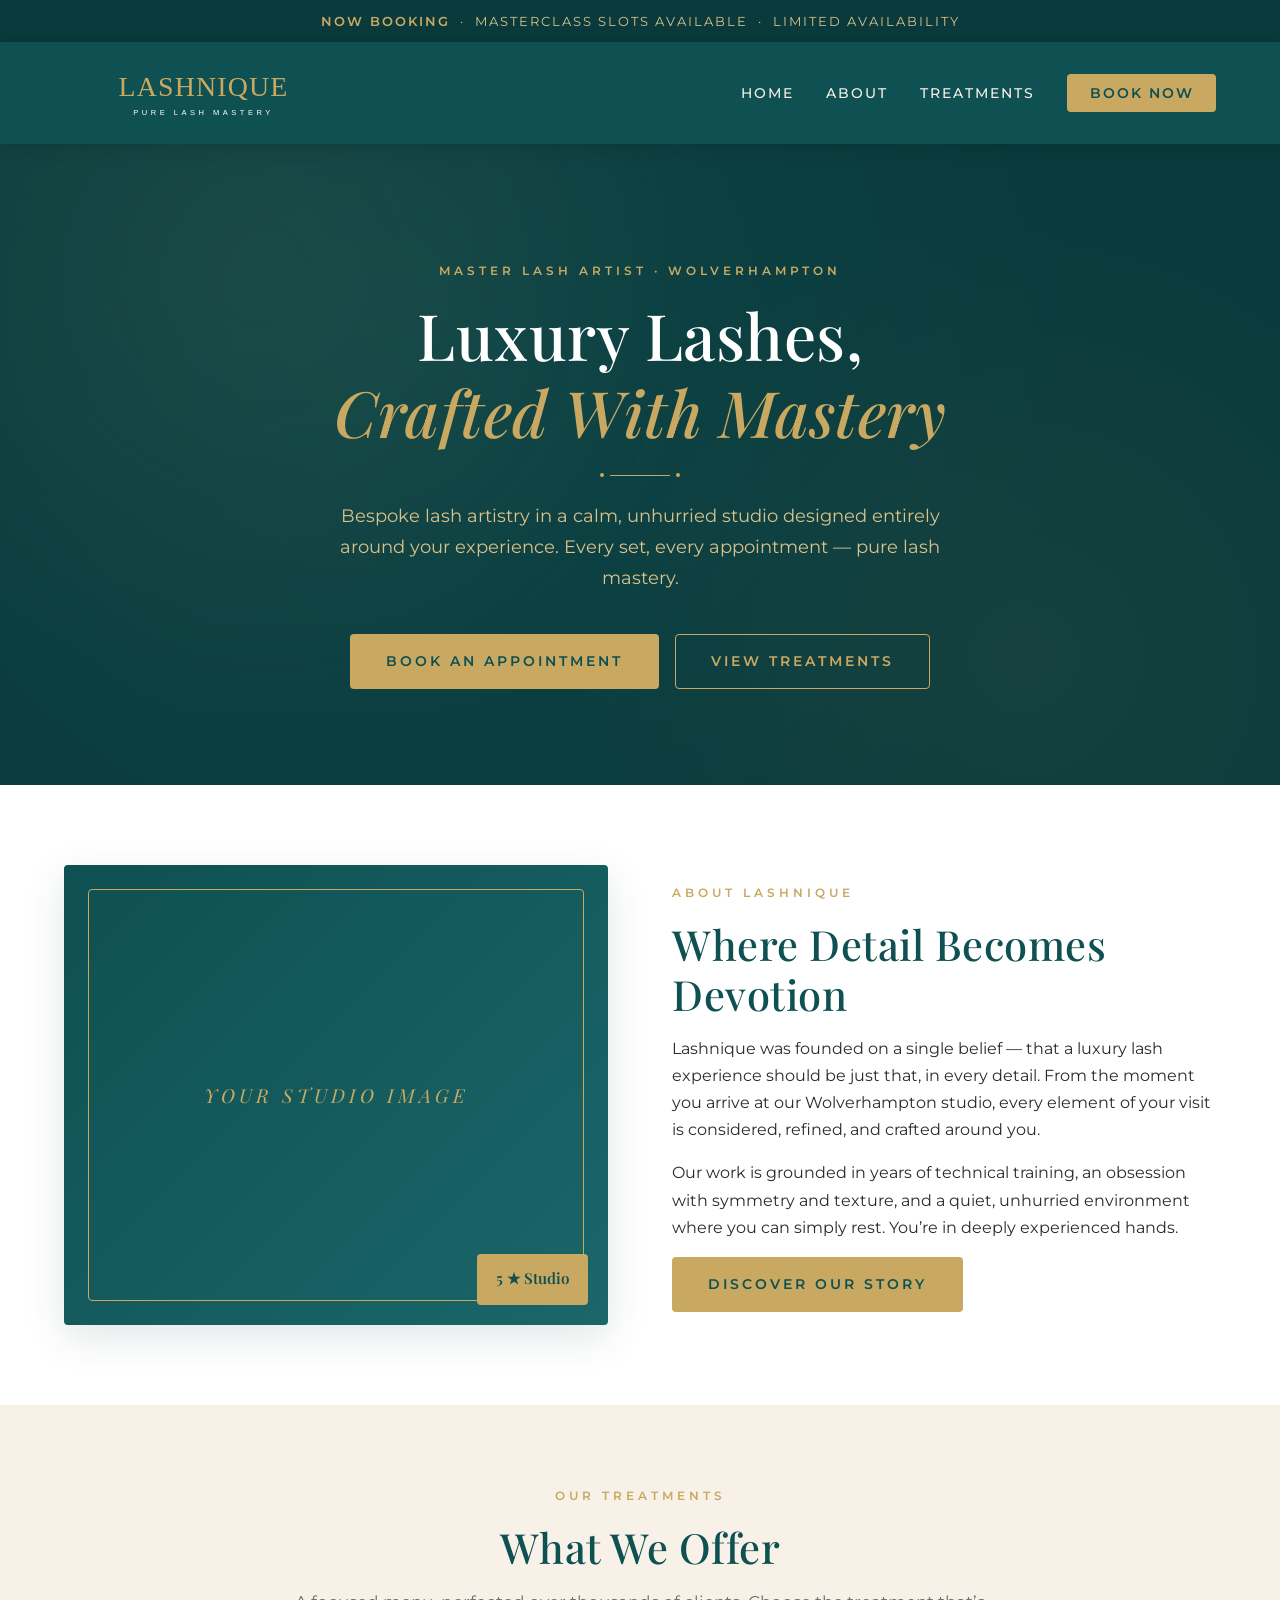
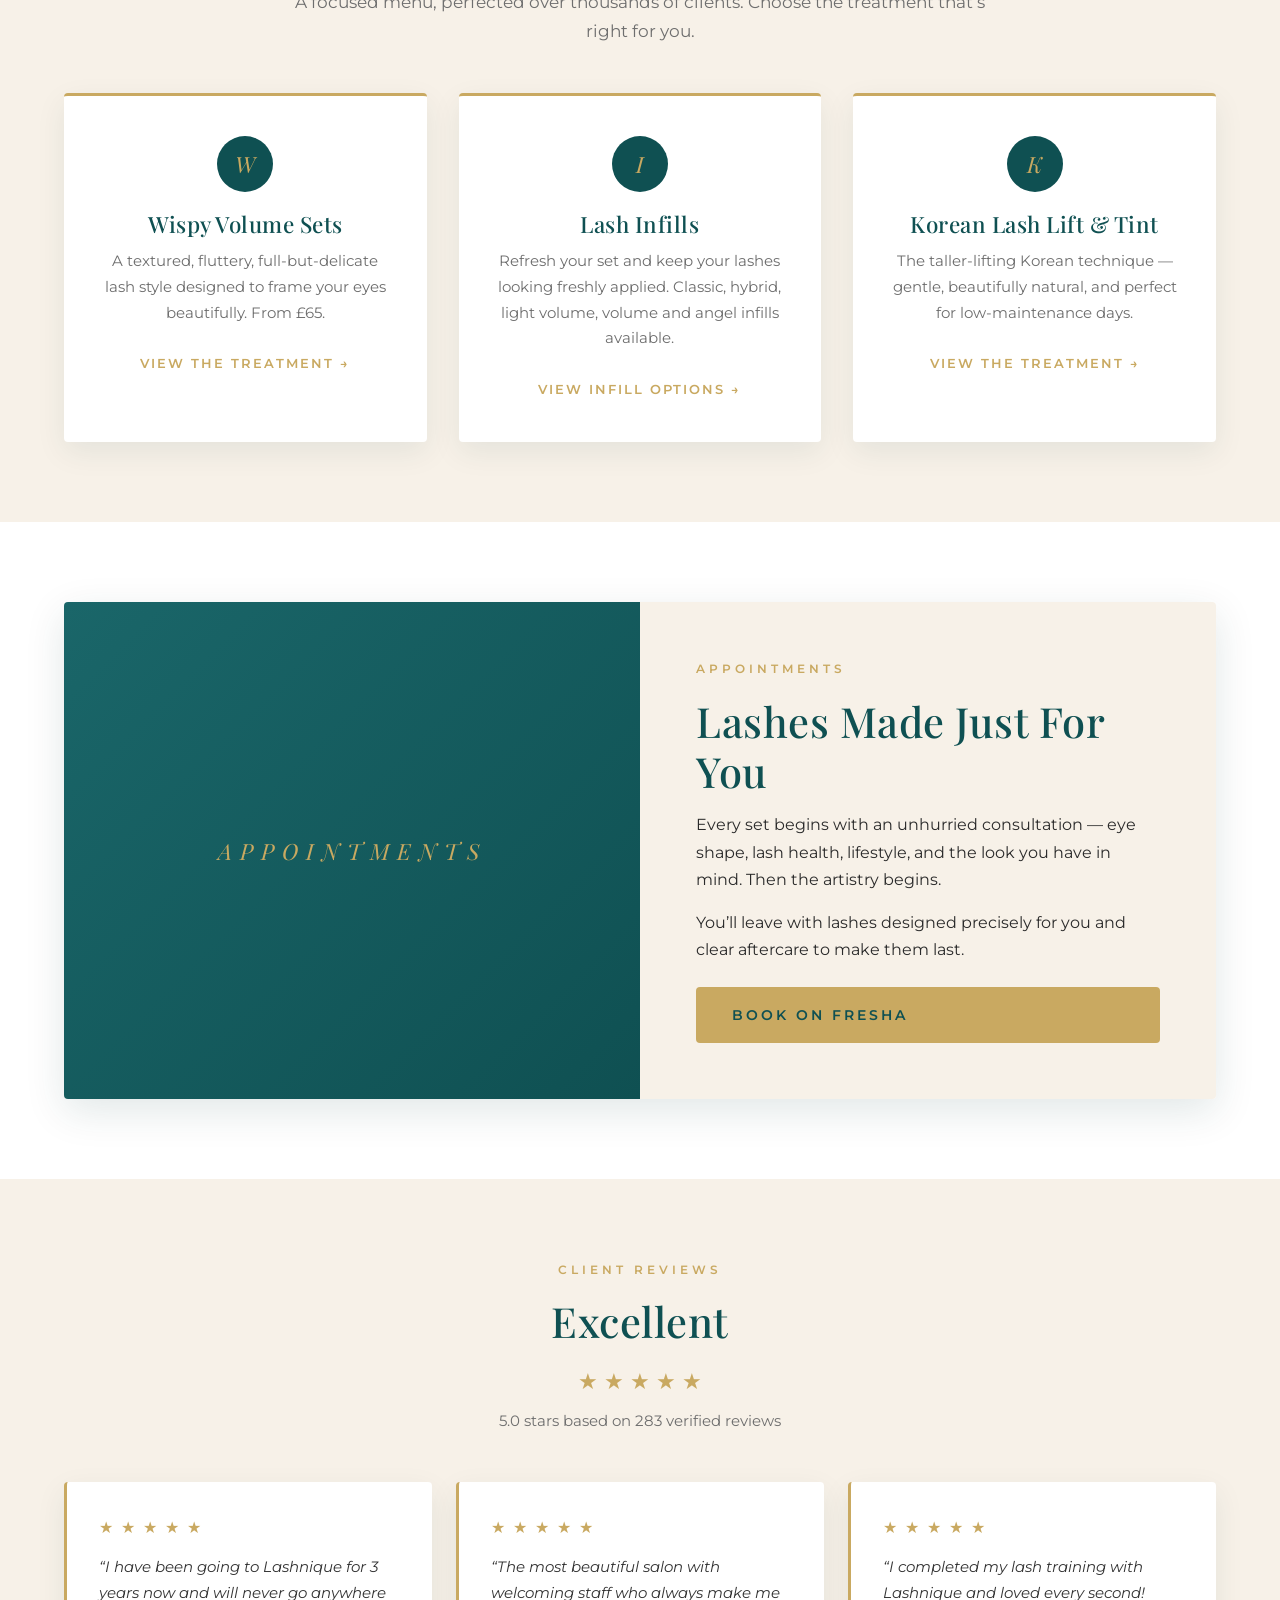
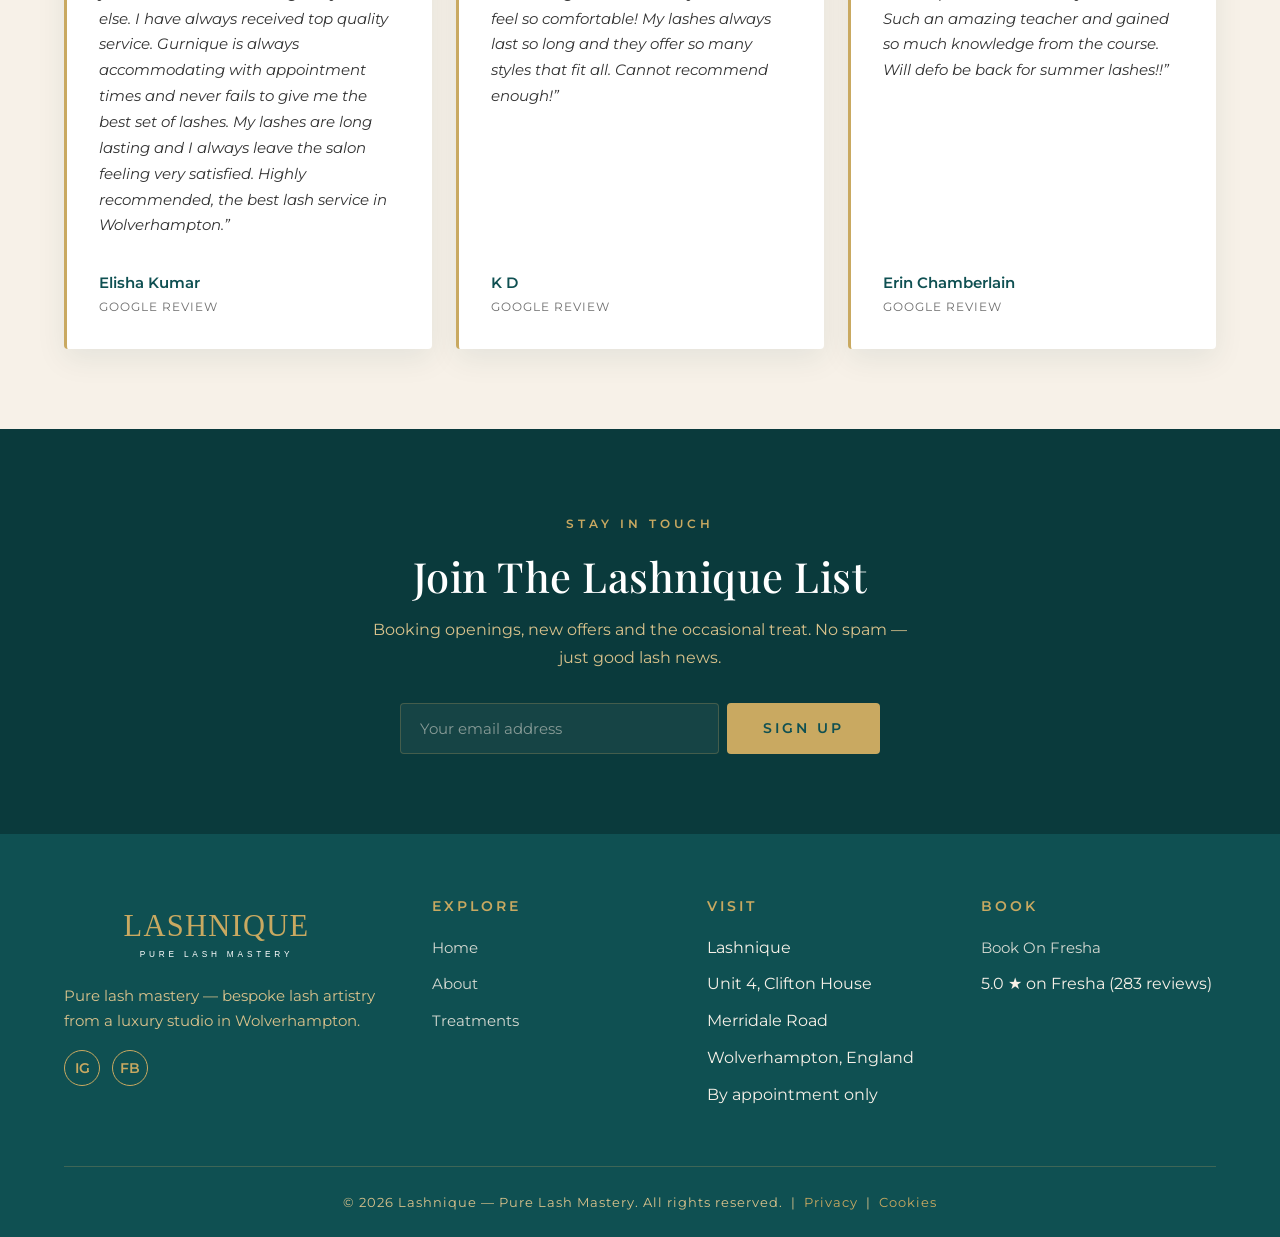
==== index.html @ 1be9c2ba "Add files via upload" ====
<!DOCTYPE html>
<html lang="en">
<head>
  <meta charset="UTF-8" />
  <meta name="viewport" content="width=device-width, initial-scale=1.0" />
  <title>Lashnique &mdash; Pure Lash Mastery | Wolverhampton</title>
  <meta name="description" content="Lashnique is a luxury lash studio in Wolverhampton offering wispy volume eyelash extensions, infills and Korean lash lifts." />
  <link rel="icon" type="image/svg+xml" href="images/logo.svg" />
  <link rel="preconnect" href="https://fonts.googleapis.com" />
  <link rel="preconnect" href="https://fonts.gstatic.com" crossorigin />
  <link href="https://fonts.googleapis.com/css2?family=Playfair+Display:wght@400;500;600&family=Montserrat:wght@300;400;500;600;700&display=swap" rel="stylesheet" />
  <link rel="stylesheet" href="styles.css" />
</head>
<body>

  <!-- Top Promo Bar -->
  <div class="topbar">
    <div class="container"><strong>Now Booking</strong> &nbsp;&middot;&nbsp; Masterclass Slots Available &nbsp;&middot;&nbsp; Limited Availability</div>
  </div>

  <!-- Header -->
  <header class="site-header">
    <div class="nav-wrap">
      <a href="index.html" class="logo" aria-label="Lashnique home">
        <img src="images/logo-horizontal.svg" alt="Lashnique - Pure Lash Mastery" />
      </a>

      <button class="menu-toggle" aria-label="Open menu" onclick="document.getElementById('navLinks').classList.toggle('open')">&#9776;</button>

      <ul class="nav-links" id="navLinks">
        <li><a href="index.html">Home</a></li>
        <li><a href="about.html">About</a></li>
        <li><a href="appointments.html">Treatments</a></li>
        <li><a href="book.html" target="_blank" rel="noopener noreferrer" class="nav-cta">Book Now</a></li>
      </ul>
    </div>
  </header>

  <!-- Hero -->
  <section class="hero">
    <div class="hero-inner">
      <span class="eyebrow">Master Lash Artist &middot; Wolverhampton</span>
      <h1>Luxury Lashes,<br /><span class="accent">Crafted With Mastery</span></h1>
      <div class="divider"></div>
      <p class="lead">Bespoke lash artistry in a calm, unhurried studio designed entirely around your experience. Every set, every appointment &mdash; pure lash mastery.</p>
      <div class="hero-actions">
        <a href="book.html" target="_blank" rel="noopener noreferrer" class="btn btn-primary">Book An Appointment</a>
        <a href="appointments.html" class="btn btn-outline">View Treatments</a>
      </div>
    </div>
  </section>

  <!-- About Snippet -->
  <section class="about-snippet">
    <div class="container">
      <div class="about-grid">
        <div class="about-image">
          <div class="placeholder-text">YOUR STUDIO IMAGE</div>
          <div class="badge">5 &#9733; Studio</div>
        </div>
        <div class="about-text">
          <span class="eyebrow">About Lashnique</span>
          <h2>Where Detail Becomes Devotion</h2>
          <p>Lashnique was founded on a single belief &mdash; that a luxury lash experience should be just that, in every detail. From the moment you arrive at our Wolverhampton studio, every element of your visit is considered, refined, and crafted around you.</p>
          <p>Our work is grounded in years of technical training, an obsession with symmetry and texture, and a quiet, unhurried environment where you can simply rest. You&rsquo;re in deeply experienced hands.</p>
          <a href="about.html" class="btn btn-primary">Discover Our Story</a>
        </div>
      </div>
    </div>
  </section>

  <!-- Services Cards -->
  <section class="services">
    <div class="container">
      <span class="eyebrow" style="display:block;text-align:center;">Our Treatments</span>
      <h2 class="section-title">What We Offer</h2>
      <p class="section-sub">A focused menu, perfected over thousands of clients. Choose the treatment that&rsquo;s right for you.</p>

      <div class="cards">
        <div class="card">
          <div class="icon">W</div>
          <h3>Wispy Volume Sets</h3>
          <p>A textured, fluttery, full-but-delicate lash style designed to frame your eyes beautifully. From £65.</p>
          <a href="appointments.html">View The Treatment &rarr;</a>
        </div>
        <div class="card">
          <div class="icon">I</div>
          <h3>Lash Infills</h3>
          <p>Refresh your set and keep your lashes looking freshly applied. Classic, hybrid, light volume, volume and angel infills available.</p>
          <a href="appointments.html">View Infill Options &rarr;</a>
        </div>
        <div class="card">
          <div class="icon">K</div>
          <h3>Korean Lash Lift &amp; Tint</h3>
          <p>The taller-lifting Korean technique &mdash; gentle, beautifully natural, and perfect for low-maintenance days.</p>
          <a href="appointments.html">View The Treatment &rarr;</a>
        </div>
      </div>
    </div>
  </section>

  <!-- Appointments Split -->
  <section class="appointments-split">
    <div class="container">
      <div class="split-grid">
        <div class="split-image"></div>
        <div class="split-content">
          <span class="eyebrow">Appointments</span>
          <h2>Lashes Made Just For You</h2>
          <p>Every set begins with an unhurried consultation &mdash; eye shape, lash health, lifestyle, and the look you have in mind. Then the artistry begins.</p>
          <p>You&rsquo;ll leave with lashes designed precisely for you and clear aftercare to make them last.</p>
          <a href="book.html" target="_blank" rel="noopener noreferrer" class="btn btn-primary" style="margin-top:0.5rem;">Book On Fresha</a>
        </div>
      </div>
    </div>
  </section>

  <!-- Reviews -->
  <section class="reviews">
    <div class="container">
      <span class="eyebrow" style="display:block;text-align:center;">Client Reviews</span>
      <h2 class="section-title">Excellent</h2>
      <div class="reviews-stars" aria-hidden="true">&#9733; &#9733; &#9733; &#9733; &#9733;</div>
      <p class="reviews-meta">5.0 stars based on 283 verified reviews</p>

      <div class="review-grid">
        <div class="review">
          <div class="stars" aria-hidden="true">&#9733; &#9733; &#9733; &#9733; &#9733;</div>
          <p>&ldquo;I have been going to Lashnique for 3 years now and will never go anywhere else. I have always received top quality service. Gurnique is always accommodating with appointment times and never fails to give me the best set of lashes. My lashes are long lasting and I always leave the salon feeling very satisfied. Highly recommended, the best lash service in Wolverhampton.&rdquo;</p>
          <div class="reviewer">Elisha Kumar</div>
          <div class="source">Google review</div>
        </div>
        <div class="review">
          <div class="stars" aria-hidden="true">&#9733; &#9733; &#9733; &#9733; &#9733;</div>
          <p>&ldquo;The most beautiful salon with welcoming staff who always make me feel so comfortable! My lashes always last so long and they offer so many styles that fit all. Cannot recommend enough!&rdquo;</p>
          <div class="reviewer">K D</div>
          <div class="source">Google review</div>
        </div>
        <div class="review">
          <div class="stars" aria-hidden="true">&#9733; &#9733; &#9733; &#9733; &#9733;</div>
          <p>&ldquo;I completed my lash training with Lashnique and loved every second! Such an amazing teacher and gained so much knowledge from the course. Will defo be back for summer lashes!!&rdquo;</p>
          <div class="reviewer">Erin Chamberlain</div>
          <div class="source">Google review</div>
        </div>
      </div>
    </div>
  </section>

  <!-- Newsletter -->
  <section class="newsletter">
    <div class="container">
      <span class="eyebrow">Stay In Touch</span>
      <h2>Join The Lashnique List</h2>
      <p>Booking openings, new offers and the occasional treat. No spam &mdash; just good lash news.</p>
      <form class="newsletter-form" onsubmit="event.preventDefault(); alert('Thanks for subscribing!');">
        <input type="email" placeholder="Your email address" required />
        <button type="submit" class="btn btn-primary">Sign Up</button>
      </form>
    </div>
  </section>

  <!-- Footer -->
  <footer class="site-footer">
    <div class="container">
      <div class="footer-grid">
        <div class="footer-brand">
          <img src="images/logo-horizontal.svg" alt="Lashnique" />
          <p>Pure lash mastery &mdash; bespoke lash artistry from a luxury studio in Wolverhampton.</p>
          <div class="socials">
            <a href="https://www.instagram.com/lashnique/" target="_blank" rel="noopener noreferrer" aria-label="Instagram">IG</a>
            <a href="https://www.facebook.com/lashniquesalon" target="_blank" rel="noopener noreferrer" aria-label="Facebook">FB</a>
          </div>
        </div>

        <div>
          <h4>Explore</h4>
          <ul>
            <li><a href="index.html">Home</a></li>
            <li><a href="about.html">About</a></li>
            <li><a href="appointments.html">Treatments</a></li>
              </ul>
        </div>

        <div>
          <h4>Visit</h4>
          <ul>
            <li>Lashnique</li>
            <li>Unit 4, Clifton House</li>
            <li>Merridale Road</li>
            <li>Wolverhampton, England</li>
            <li>By appointment only</li>
          </ul>
        </div>

        <div>
          <h4>Book</h4>
          <ul>
            <li><a href="book.html" target="_blank" rel="noopener noreferrer">Book On Fresha</a></li>
            <li>5.0 &#9733; on Fresha (283 reviews)</li>
          </ul>
        </div>
      </div>

      <div class="footer-bottom">
        &copy; 2026 Lashnique &mdash; Pure Lash Mastery. All rights reserved. &nbsp;|&nbsp;
        <a href="#">Privacy</a> &nbsp;|&nbsp; <a href="#">Cookies</a>
      </div>
    </div>
  </footer>

</body>
</html>
---- styles.css ----
/* =========================================================
   LASHNIQUE - Pure Lash Mastery
   Theme: Deep teal + gold luxury
   ========================================================= */

:root {
  --teal-deep:   #0f5052;   /* primary background */
  --teal-darker: #0a3a3c;   /* darker accent */
  --teal-soft:   #1a6669;   /* hover / subtle */
  --gold:        #c9a961;   /* primary gold */
  --gold-bright: #e0c074;   /* hover gold */
  --gold-soft:   #d9c28c;   /* soft accents */
  --cream:       #f7f1e8;   /* light cream / page bg */
  --white:       #ffffff;
  --ink:         #1a1a1a;
  --muted:       #6e6e6e;
  --border:      rgba(201, 169, 97, 0.25);

  --serif:  'Playfair Display', 'Cormorant Garamond', Georgia, 'Times New Roman', serif;
  --sans:   'Montserrat', 'Helvetica Neue', Arial, sans-serif;

  --maxw: 1200px;
  --radius: 4px;
  --shadow-soft: 0 10px 30px rgba(10, 58, 60, 0.08);
  --shadow-card: 0 12px 40px rgba(10, 58, 60, 0.12);
}

/* ---------- Reset ---------- */
* { box-sizing: border-box; margin: 0; padding: 0; }

html { scroll-behavior: smooth; }

body {
  font-family: var(--sans);
  font-size: 16px;
  line-height: 1.7;
  color: var(--ink);
  background: var(--cream);
  -webkit-font-smoothing: antialiased;
  -moz-osx-font-smoothing: grayscale;
}

img { max-width: 100%; height: auto; display: block; }
a { color: inherit; text-decoration: none; transition: color .25s ease; }

/* ---------- Typography ---------- */
h1, h2, h3, h4 {
  font-family: var(--serif);
  font-weight: 500;
  line-height: 1.2;
  color: var(--teal-deep);
  letter-spacing: 0.5px;
}

h1 { font-size: clamp(2rem, 5vw, 3.6rem); }
h2 { font-size: clamp(1.6rem, 3.5vw, 2.6rem); margin-bottom: 1rem; }
h3 { font-size: 1.4rem; margin-bottom: 0.75rem; }

p  { margin-bottom: 1rem; color: #2a2a2a; }

.eyebrow {
  display: inline-block;
  font-family: var(--sans);
  font-size: 0.78rem;
  font-weight: 600;
  letter-spacing: 4px;
  text-transform: uppercase;
  color: var(--gold);
  margin-bottom: 1rem;
}

.section-title {
  text-align: center;
  margin-bottom: 1rem;
}

.section-sub {
  text-align: center;
  max-width: 720px;
  margin: 0 auto 3rem;
  color: var(--muted);
  font-size: 1.05rem;
}

/* ---------- Layout ---------- */
.container {
  width: 100%;
  max-width: var(--maxw);
  margin: 0 auto;
  padding: 0 1.5rem;
}

section { padding: 5rem 0; }

/* ---------- Top Bar ---------- */
.topbar {
  background: var(--teal-darker);
  color: var(--gold-soft);
  font-size: 0.82rem;
  letter-spacing: 2px;
  text-transform: uppercase;
  padding: 0.6rem 0;
  text-align: center;
}

.topbar strong { color: var(--gold); font-weight: 600; }

/* ---------- Header / Nav ---------- */
.site-header {
  background: var(--teal-deep);
  position: sticky;
  top: 0;
  z-index: 100;
  box-shadow: 0 2px 18px rgba(0,0,0,0.15);
}

.nav-wrap {
  display: flex;
  align-items: center;
  justify-content: space-between;
  padding: 1.2rem 1.5rem;
  max-width: var(--maxw);
  margin: 0 auto;
  gap: 1.5rem;
}

.logo img {
  height: 64px;
  width: auto;
}

.nav-links {
  display: flex;
  list-style: none;
  gap: 2rem;
  align-items: center;
}

.nav-links a {
  color: var(--cream);
  font-size: 0.85rem;
  font-weight: 500;
  letter-spacing: 2px;
  text-transform: uppercase;
  position: relative;
  padding: 0.4rem 0;
}

.nav-links a:hover { color: var(--gold); }

.nav-links a::after {
  content: '';
  position: absolute;
  left: 0; right: 0; bottom: 0;
  height: 1px;
  background: var(--gold);
  transform: scaleX(0);
  transform-origin: center;
  transition: transform .3s ease;
}

.nav-links a:hover::after { transform: scaleX(1); }

.nav-cta {
  background: var(--gold);
  color: var(--teal-deep) !important;
  padding: 0.7rem 1.4rem !important;
  border-radius: var(--radius);
  font-weight: 600 !important;
}

.nav-cta:hover {
  background: var(--gold-bright);
}

.nav-cta::after { display: none !important; }

.menu-toggle {
  display: none;
  background: none;
  border: 0;
  color: var(--gold);
  font-size: 1.6rem;
  cursor: pointer;
}

/* ---------- Buttons ---------- */
.btn {
  display: inline-block;
  padding: 0.95rem 2.2rem;
  font-family: var(--sans);
  font-size: 0.85rem;
  font-weight: 600;
  letter-spacing: 3px;
  text-transform: uppercase;
  border-radius: var(--radius);
  cursor: pointer;
  transition: all .3s ease;
  border: 1px solid transparent;
}

.btn-primary {
  background: var(--gold);
  color: var(--teal-deep);
}

.btn-primary:hover {
  background: var(--gold-bright);
  transform: translateY(-2px);
  box-shadow: 0 10px 24px rgba(201,169,97,0.35);
}

.btn-outline {
  background: transparent;
  color: var(--gold);
  border-color: var(--gold);
}

.btn-outline:hover {
  background: var(--gold);
  color: var(--teal-deep);
}

.btn-light {
  background: var(--cream);
  color: var(--teal-deep);
}

.btn-light:hover { background: var(--white); }

/* ---------- Hero ---------- */
.hero {
  background:
    linear-gradient(rgba(10, 58, 60, 0.78), rgba(10, 58, 60, 0.78)),
    radial-gradient(circle at 30% 30%, #16686b 0%, #0a3a3c 70%);
  color: var(--cream);
  padding: 7rem 1.5rem 6rem;
  text-align: center;
  position: relative;
  overflow: hidden;
}

.hero::before {
  content: '';
  position: absolute;
  inset: 0;
  background-image:
    radial-gradient(circle at 20% 20%, rgba(201,169,97,0.08), transparent 40%),
    radial-gradient(circle at 80% 80%, rgba(201,169,97,0.06), transparent 40%);
  pointer-events: none;
}

.hero-inner { position: relative; max-width: 900px; margin: 0 auto; }

.hero h1 {
  color: var(--white);
  font-size: clamp(2.2rem, 5vw, 4rem);
  margin-bottom: 1.5rem;
}

.hero h1 .accent { color: var(--gold); font-style: italic; }

.hero p.lead {
  font-size: 1.15rem;
  color: var(--gold-soft);
  max-width: 640px;
  margin: 0 auto 2.5rem;
}

.hero-actions {
  display: flex;
  gap: 1rem;
  justify-content: center;
  flex-wrap: wrap;
}

.divider {
  width: 60px;
  height: 1px;
  background: var(--gold);
  margin: 1.5rem auto;
  position: relative;
}
.divider::before, .divider::after {
  content: '';
  position: absolute;
  top: 50%;
  width: 4px; height: 4px;
  background: var(--gold);
  border-radius: 50%;
  transform: translateY(-50%);
}
.divider::before { left: -10px; }
.divider::after  { right: -10px; }

/* ---------- About snippet ---------- */
.about-snippet {
  background: var(--white);
}

.about-grid {
  display: grid;
  grid-template-columns: 1fr 1fr;
  gap: 4rem;
  align-items: center;
}

.about-image {
  background: linear-gradient(135deg, var(--teal-deep), var(--teal-soft));
  height: 460px;
  border-radius: var(--radius);
  position: relative;
  overflow: hidden;
  box-shadow: var(--shadow-card);
}

.about-image::before {
  content: '';
  position: absolute;
  inset: 24px;
  border: 1px solid var(--gold);
  border-radius: var(--radius);
  pointer-events: none;
}

.about-image .badge {
  position: absolute;
  bottom: 20px;
  right: 20px;
  background: var(--gold);
  color: var(--teal-deep);
  padding: 0.8rem 1.2rem;
  border-radius: var(--radius);
  font-family: var(--serif);
  font-size: 0.95rem;
  font-weight: 600;
}

.about-image .placeholder-text {
  position: absolute;
  inset: 0;
  display: flex;
  align-items: center;
  justify-content: center;
  color: var(--gold);
  font-family: var(--serif);
  font-style: italic;
  font-size: 1.2rem;
  letter-spacing: 4px;
  text-align: center;
  padding: 2rem;
}

.about-text h2 { text-align: left; }

/* ---------- Services Cards ---------- */
.services {
  background: var(--cream);
}

.cards {
  display: grid;
  grid-template-columns: repeat(auto-fit, minmax(280px, 1fr));
  gap: 2rem;
  margin-top: 2rem;
}

.card {
  background: var(--white);
  border-radius: var(--radius);
  padding: 2.5rem 2rem;
  text-align: center;
  box-shadow: var(--shadow-soft);
  border-top: 3px solid var(--gold);
  transition: transform .3s ease, box-shadow .3s ease;
}

.card:hover {
  transform: translateY(-6px);
  box-shadow: var(--shadow-card);
}

.card .icon {
  width: 56px;
  height: 56px;
  margin: 0 auto 1.2rem;
  border-radius: 50%;
  background: var(--teal-deep);
  color: var(--gold);
  display: grid;
  place-items: center;
  font-family: var(--serif);
  font-size: 1.4rem;
  font-style: italic;
}

.card h3 {
  color: var(--teal-deep);
  margin-bottom: 0.6rem;
}

.card p {
  color: var(--muted);
  font-size: 0.95rem;
  margin-bottom: 1.5rem;
}

.card a {
  color: var(--gold);
  font-weight: 600;
  font-size: 0.82rem;
  letter-spacing: 2px;
  text-transform: uppercase;
}

.card a:hover { color: var(--teal-soft); }

/* ---------- Training feature ---------- */
.training-feature {
  background: var(--teal-deep);
  color: var(--cream);
}

.training-feature h2 { color: var(--white); }
.training-feature .eyebrow { color: var(--gold-soft); }
.training-feature .section-sub { color: var(--gold-soft); }

.course-grid {
  display: grid;
  grid-template-columns: repeat(auto-fit, minmax(260px, 1fr));
  gap: 1.5rem;
  margin-top: 2rem;
}

.course {
  background: rgba(255,255,255,0.04);
  border: 1px solid var(--border);
  padding: 1.8rem;
  border-radius: var(--radius);
  transition: all .3s ease;
}

.course:hover {
  border-color: var(--gold);
  background: rgba(201,169,97,0.06);
}

.course h3 {
  color: var(--gold);
  font-size: 1.15rem;
  margin-bottom: 0.6rem;
}

.course p {
  color: var(--cream);
  font-size: 0.92rem;
  opacity: 0.85;
  margin-bottom: 1rem;
}

.course .price {
  font-family: var(--serif);
  font-style: italic;
  color: var(--gold);
  font-size: 1.1rem;
}

.training-cta {
  text-align: center;
  margin-top: 3rem;
}

/* ---------- Appointments split ---------- */
.appointments-split {
  background: var(--white);
}

.split-grid {
  display: grid;
  grid-template-columns: 1fr 1fr;
  gap: 0;
  border-radius: var(--radius);
  overflow: hidden;
  box-shadow: var(--shadow-card);
}

.split-image {
  background: linear-gradient(135deg, var(--teal-soft), var(--teal-deep));
  min-height: 460px;
  position: relative;
}

.split-image::before {
  content: 'APPOINTMENTS';
  position: absolute;
  inset: 0;
  display: grid;
  place-items: center;
  font-family: var(--serif);
  font-style: italic;
  letter-spacing: 8px;
  color: var(--gold);
  font-size: 1.4rem;
}

.split-content {
  background: var(--cream);
  padding: 3.5rem;
  display: flex;
  flex-direction: column;
  justify-content: center;
}

.split-content h2 { text-align: left; }

/* ---------- Reviews ---------- */
.reviews {
  background: var(--cream);
}

.reviews-stars {
  display: flex;
  justify-content: center;
  gap: 6px;
  color: var(--gold);
  font-size: 1.4rem;
  margin-bottom: 0.5rem;
}

.reviews-meta {
  text-align: center;
  color: var(--muted);
  font-size: 0.95rem;
  margin-bottom: 3rem;
}

.review-grid {
  display: grid;
  grid-template-columns: repeat(auto-fit, minmax(300px, 1fr));
  gap: 1.5rem;
}

.review {
  background: var(--white);
  padding: 2rem;
  border-radius: var(--radius);
  box-shadow: var(--shadow-soft);
  border-left: 3px solid var(--gold);
  display: flex;
  flex-direction: column;
}

.review .stars {
  color: var(--gold);
  margin-bottom: 0.8rem;
  letter-spacing: 2px;
}

.review p {
  color: #333;
  font-size: 0.95rem;
  font-style: italic;
  flex: 1;
}

.review .reviewer {
  margin-top: 1rem;
  font-weight: 600;
  color: var(--teal-deep);
  font-size: 0.95rem;
}

.review .source {
  font-size: 0.78rem;
  color: var(--muted);
  letter-spacing: 1px;
  text-transform: uppercase;
}

/* ---------- Newsletter ---------- */
.newsletter {
  background: var(--teal-darker);
  color: var(--cream);
  text-align: center;
}

.newsletter h2 { color: var(--white); }
.newsletter p { color: var(--gold-soft); max-width: 540px; margin: 0 auto 2rem; }

.newsletter-form {
  display: flex;
  max-width: 480px;
  margin: 0 auto;
  gap: 0.5rem;
  flex-wrap: wrap;
  justify-content: center;
}

.newsletter-form input {
  flex: 1;
  min-width: 220px;
  padding: 0.95rem 1.2rem;
  border: 1px solid var(--border);
  background: rgba(255,255,255,0.05);
  color: var(--white);
  border-radius: var(--radius);
  font-family: var(--sans);
  font-size: 0.95rem;
}

.newsletter-form input::placeholder { color: rgba(247,241,232,0.5); }

.newsletter-form input:focus {
  outline: none;
  border-color: var(--gold);
  background: rgba(255,255,255,0.08);
}

/* ---------- Footer ---------- */
.site-footer {
  background: var(--teal-deep);
  color: var(--cream);
  padding: 4rem 0 1.5rem;
}

.footer-grid {
  display: grid;
  grid-template-columns: 1.4fr 1fr 1fr 1fr;
  gap: 2.5rem;
  padding-bottom: 3rem;
  border-bottom: 1px solid var(--border);
}

.footer-brand img { height: 70px; margin-bottom: 1rem; }

.footer-brand p {
  color: var(--gold-soft);
  font-size: 0.92rem;
  max-width: 320px;
}

.footer-grid h4 {
  color: var(--gold);
  font-family: var(--sans);
  font-size: 0.85rem;
  letter-spacing: 3px;
  text-transform: uppercase;
  margin-bottom: 1.2rem;
  font-weight: 600;
}

.footer-grid ul { list-style: none; }
.footer-grid li { margin-bottom: 0.6rem; }
.footer-grid li a {
  color: var(--cream);
  font-size: 0.92rem;
  opacity: 0.85;
}
.footer-grid li a:hover { color: var(--gold); opacity: 1; }

.socials {
  display: flex;
  gap: 0.75rem;
  margin-top: 0.5rem;
}

.socials a {
  width: 36px; height: 36px;
  border: 1px solid var(--gold);
  border-radius: 50%;
  display: grid;
  place-items: center;
  font-size: 0.85rem;
  font-weight: 600;
  color: var(--gold);
  transition: all .25s ease;
}

.socials a:hover { background: var(--gold); color: var(--teal-deep); }

.footer-bottom {
  padding-top: 1.5rem;
  text-align: center;
  font-size: 0.82rem;
  color: var(--gold-soft);
  letter-spacing: 1px;
}

.footer-bottom a { color: var(--gold); }

/* ---------- Salon Gallery (About page) ---------- */
.salon-gallery-section {
  background: var(--white);
  padding: 5rem 0 3rem;
}

.salon-gallery {
  display: grid;
  grid-template-columns: 1fr 1fr;
  gap: 1.5rem;
  margin-top: 2.5rem;
}

.salon-image {
  background: linear-gradient(135deg, var(--teal-deep), var(--teal-soft));
  height: 420px;
  border-radius: var(--radius);
  position: relative;
  overflow: hidden;
  box-shadow: var(--shadow-card);
  background-size: cover;
  background-position: center;
}

.salon-image::before {
  content: '';
  position: absolute;
  inset: 16px;
  border: 1px solid var(--gold);
  border-radius: var(--radius);
  pointer-events: none;
  z-index: 1;
}

.salon-image .placeholder-text {
  position: absolute;
  inset: 0;
  display: flex;
  align-items: center;
  justify-content: center;
  color: var(--gold);
  font-family: var(--serif);
  font-style: italic;
  font-size: 1.05rem;
  letter-spacing: 4px;
  text-align: center;
  padding: 2rem;
  z-index: 2;
}

.salon-image img {
  width: 100%;
  height: 100%;
  object-fit: cover;
  display: block;
}

@media (max-width: 700px) {
  .salon-gallery {
    grid-template-columns: 1fr;
  }
  .salon-image {
    height: 320px;
  }
}

/* ---------- Page Header (interior pages) ---------- */
.page-header {
  background:
    linear-gradient(rgba(10,58,60,0.85), rgba(10,58,60,0.85)),
    radial-gradient(circle at center, var(--teal-soft), var(--teal-darker));
  color: var(--cream);
  text-align: center;
  padding: 5rem 1.5rem;
}

.page-header h1 {
  color: var(--white);
  margin-bottom: 0.5rem;
}

.page-header p {
  color: var(--gold-soft);
  font-size: 1.05rem;
}

/* ---------- Content blocks ---------- */
.content-block {
  background: var(--white);
}

.content-block .container {
  max-width: 900px;
}

.content-block h2 { text-align: left; }
.content-block h3 { color: var(--teal-deep); margin-top: 2rem; }

.content-block ul {
  list-style: none;
  padding-left: 0;
  margin: 1rem 0 1.5rem;
}

.content-block ul li {
  padding-left: 1.6rem;
  position: relative;
  margin-bottom: 0.6rem;
}

.content-block ul li::before {
  content: '✦';
  position: absolute;
  left: 0;
  color: var(--gold);
}

/* ---------- Contact form ---------- */
.contact-grid {
  display: grid;
  grid-template-columns: 1fr 1fr;
  gap: 3rem;
  align-items: start;
}

.contact-info p {
  color: #333;
  margin-bottom: 0.4rem;
}

.contact-info .info-row {
  margin-bottom: 1.6rem;
  padding-bottom: 1.6rem;
  border-bottom: 1px solid var(--border);
}

.contact-info .label {
  font-family: var(--sans);
  font-size: 0.78rem;
  letter-spacing: 3px;
  text-transform: uppercase;
  color: var(--gold);
  margin-bottom: 0.4rem;
  font-weight: 600;
}

.contact-form {
  background: var(--cream);
  padding: 2.5rem;
  border-radius: var(--radius);
  border-top: 3px solid var(--gold);
}

.form-row {
  display: grid;
  grid-template-columns: 1fr 1fr;
  gap: 1rem;
}

.form-group {
  margin-bottom: 1.2rem;
}

.form-group label {
  display: block;
  font-size: 0.8rem;
  letter-spacing: 2px;
  text-transform: uppercase;
  color: var(--teal-deep);
  font-weight: 600;
  margin-bottom: 0.4rem;
}

.form-group input,
.form-group textarea,
.form-group select {
  width: 100%;
  padding: 0.85rem 1rem;
  font-family: var(--sans);
  font-size: 0.95rem;
  border: 1px solid #ddd;
  border-radius: var(--radius);
  background: var(--white);
  transition: border-color .25s ease;
}

.form-group input:focus,
.form-group textarea:focus,
.form-group select:focus {
  outline: none;
  border-color: var(--gold);
}

.form-group textarea {
  min-height: 140px;
  resize: vertical;
}

/* ---------- Responsive ---------- */
@media (max-width: 900px) {
  section { padding: 3.5rem 0; }

  .menu-toggle { display: block; }

  .nav-links {
    display: none;
    position: absolute;
    top: 100%; left: 0; right: 0;
    background: var(--teal-darker);
    flex-direction: column;
    gap: 0;
    padding: 1rem 0;
    border-top: 1px solid var(--border);
  }

  .nav-links.open { display: flex; }
  .nav-links li { width: 100%; text-align: center; }
  .nav-links a { display: block; padding: 0.9rem 1rem; }
  .nav-links a::after { display: none; }
  .nav-cta { margin: 0.5rem 1.5rem; }

  .about-grid,
  .split-grid,
  .contact-grid,
  .form-row {
    grid-template-columns: 1fr;
  }

  .about-image { height: 320px; }

  .split-content { padding: 2.5rem 1.8rem; }

  .footer-grid {
    grid-template-columns: 1fr 1fr;
    gap: 2rem;
  }

  .footer-brand { grid-column: 1 / -1; }
}

@media (max-width: 560px) {
  .footer-grid { grid-template-columns: 1fr; }
  .hero { padding: 5rem 1.2rem 4rem; }
  .logo img { height: 52px; }
}
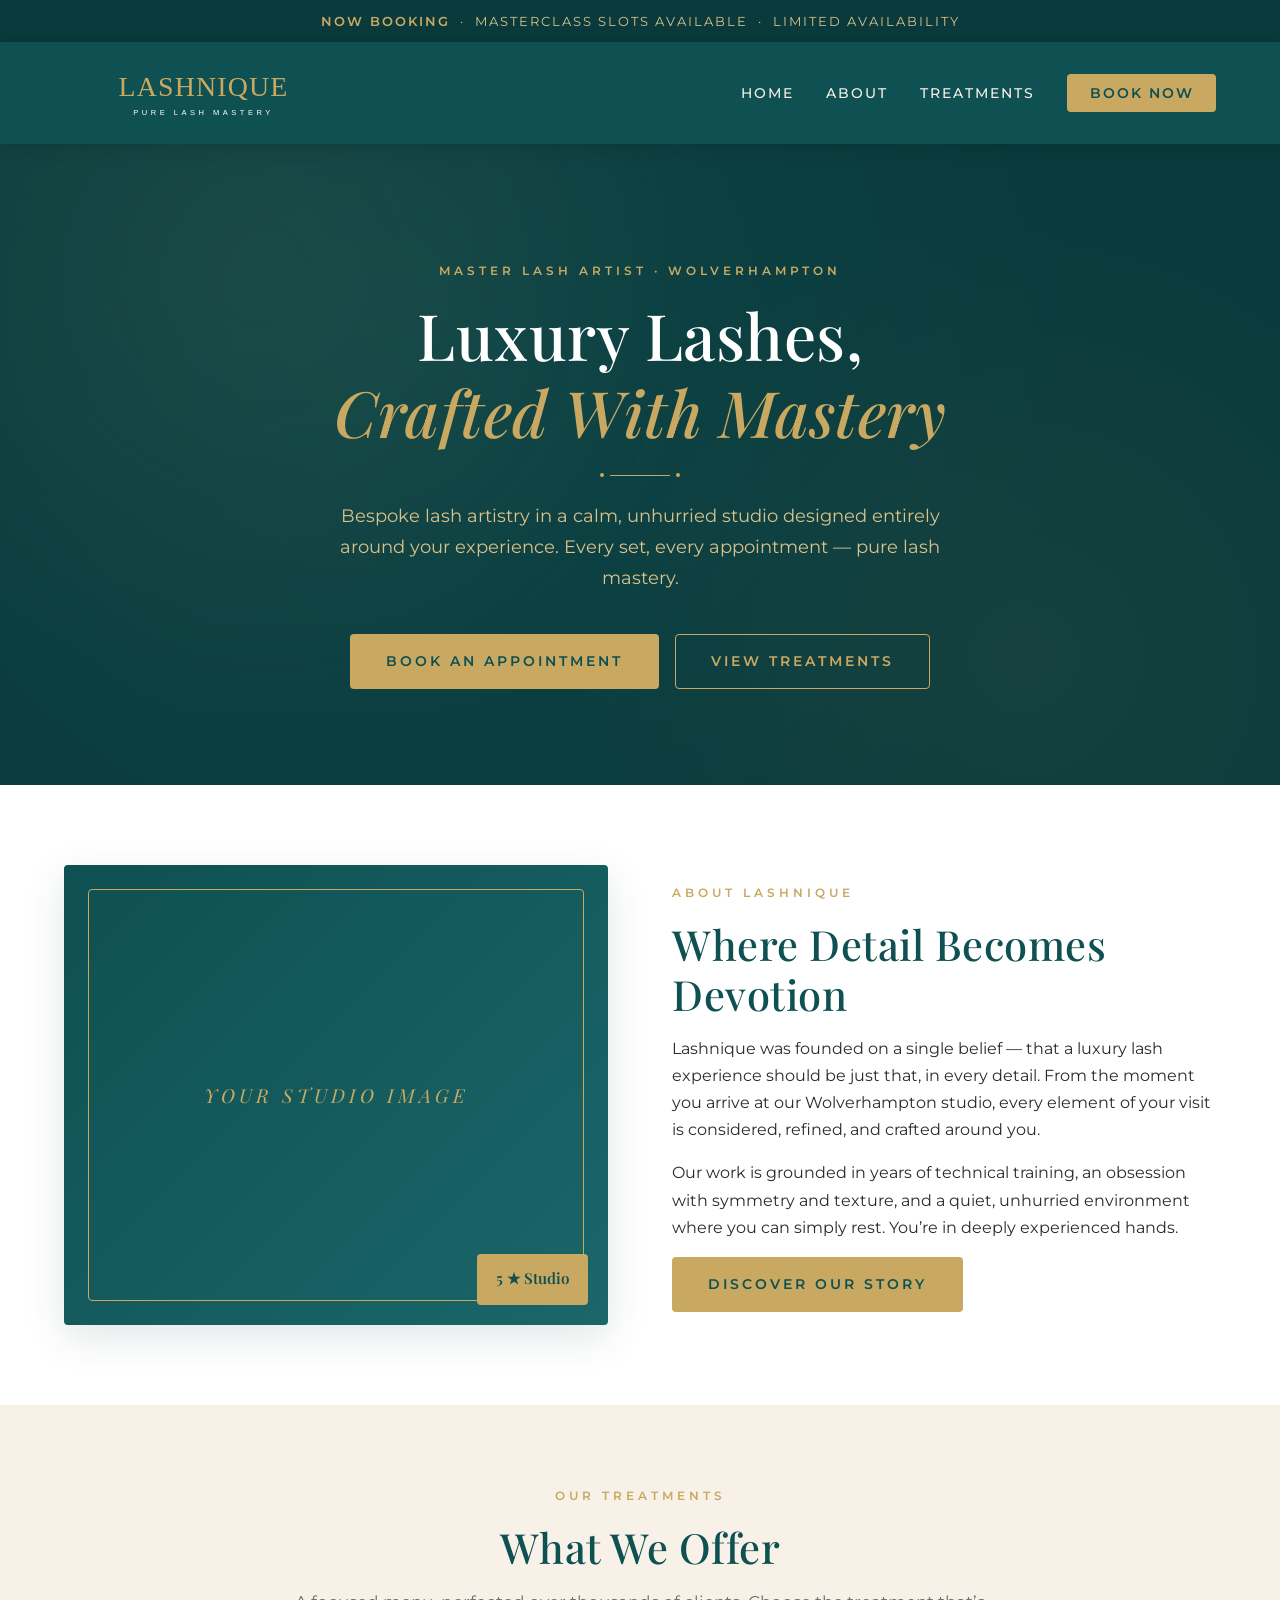
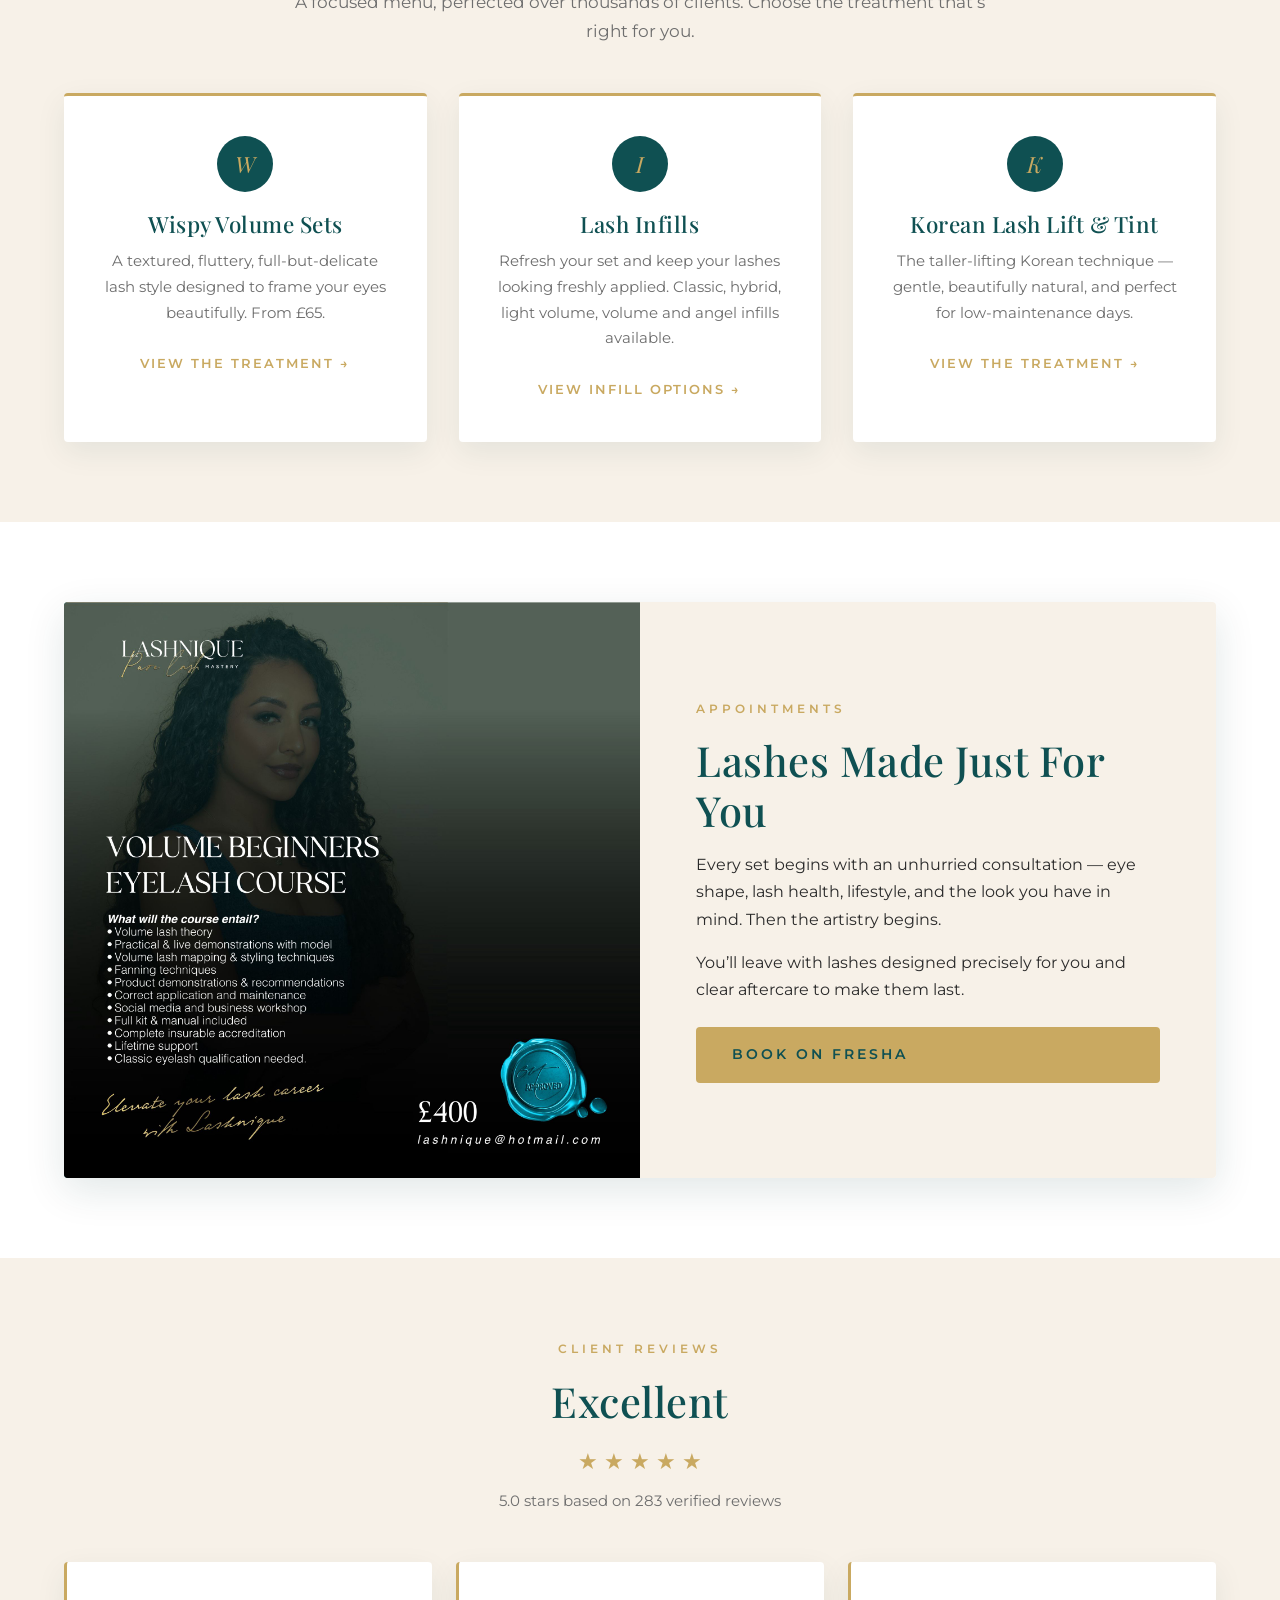
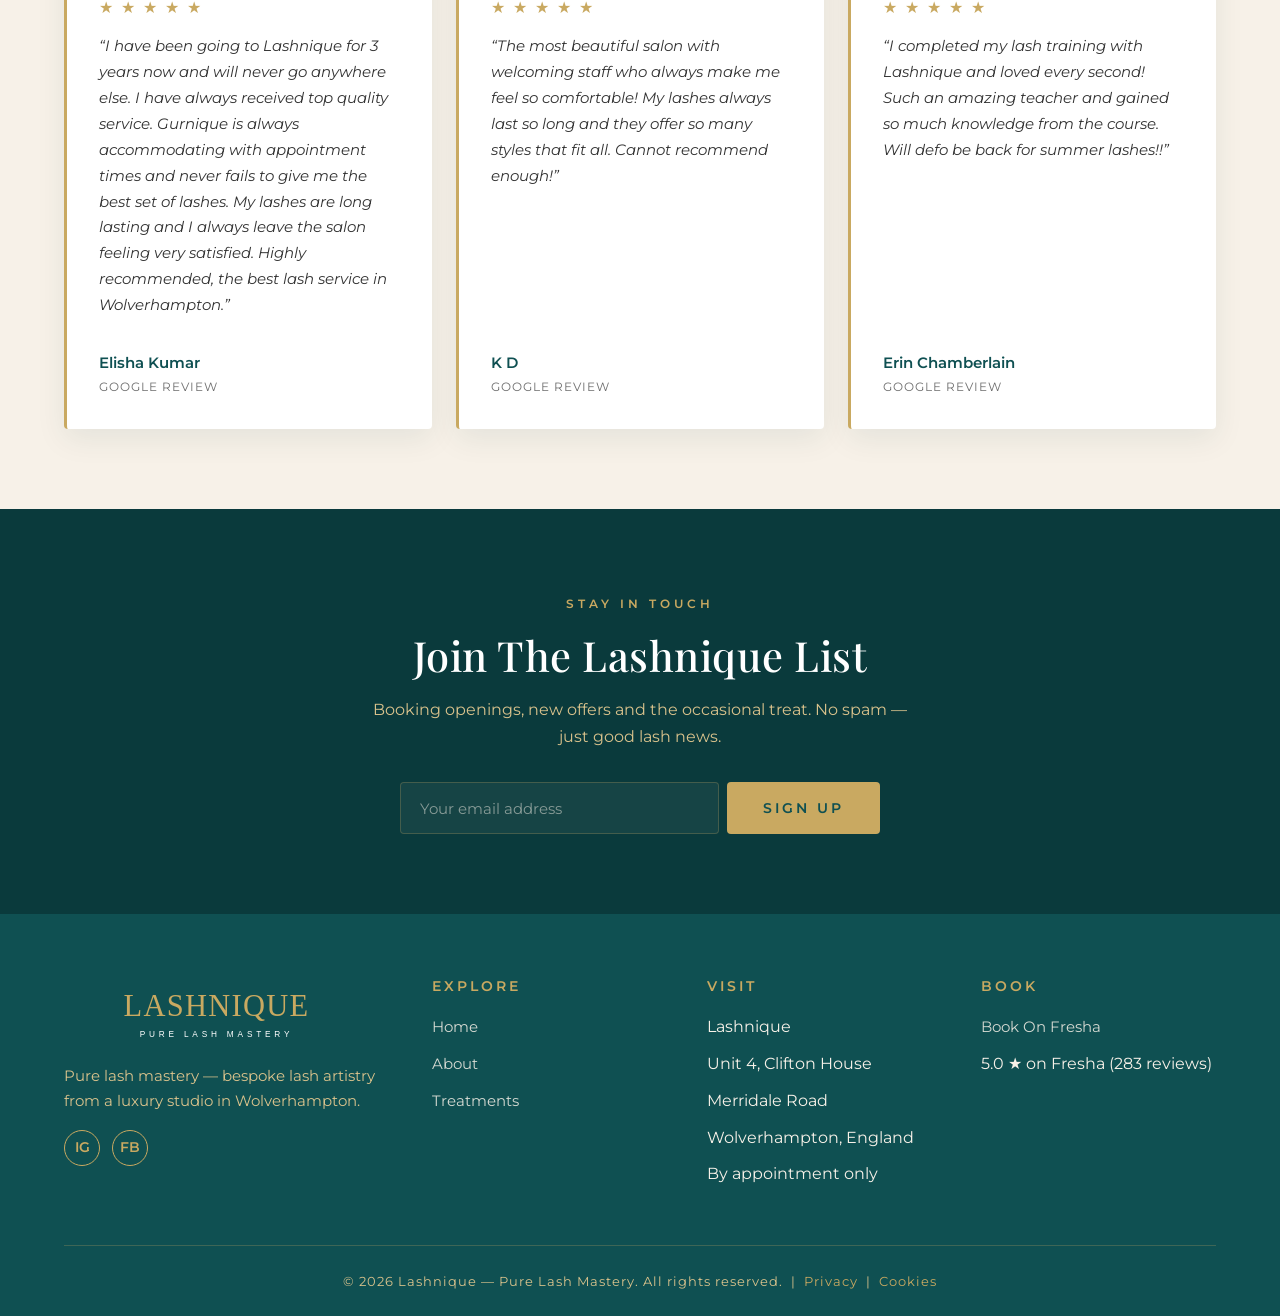
==== commit eea0dff2: "Update index.html" ====
--- a/index.html
+++ b/index.html
@@ -10,6 +10,33 @@
   <link rel="preconnect" href="https://fonts.gstatic.com" crossorigin />
   <link href="https://fonts.googleapis.com/css2?family=Playfair+Display:wght@400;500;600&family=Montserrat:wght@300;400;500;600;700&display=swap" rel="stylesheet" />
   <link rel="stylesheet" href="styles.css" />
+
+  <!-- Inline slideshow styles (self-contained, overrides any stale cached styles.css) -->
+  <style>
+    .split-image {
+      position: relative !important; overflow: hidden !important;
+      aspect-ratio: 1 / 1; min-height: 460px;
+      background: linear-gradient(135deg, #1a6669, #0f5052);
+    }
+    .split-image::before { content: none !important; }
+    .split-image .placeholder-text {
+      position: absolute; inset: 0; display: grid; place-items: center;
+      font-family: 'Playfair Display', Georgia, serif; font-style: italic;
+      letter-spacing: 6px; color: #c9a961; font-size: 1rem;
+      text-align: center; padding: 2rem; z-index: 1;
+    }
+    .split-image .slide {
+      position: absolute !important; inset: 0 !important;
+      width: 100% !important; height: 100% !important;
+      object-fit: cover !important;
+      object-position: center !important;
+      opacity: 0; transition: opacity 1s ease-in-out;
+      z-index: 2; max-width: none !important;
+    }
+    /* Fallback for users with JS disabled — show first slide */
+    .split-image .slide:first-of-type { opacity: 1; }
+    .split-image .slide.is-active { opacity: 1; }
+  </style>
 </head>
 <body>
 
@@ -99,11 +126,17 @@
     </div>
   </section>
 
-  <!-- Appointments Split -->
+  <!-- Appointments Split with Slideshow -->
   <section class="appointments-split">
     <div class="container">
       <div class="split-grid">
-        <div class="split-image"></div>
+        <div class="split-image">
+          <div class="placeholder-text">SLIDESHOW &mdash; ADD 3 IMAGES</div>
+          <!-- Replace these src filenames with your photos placed in the images/ folder. -->
+          <img class="slide" src="images/slide-1.jpg" alt="Lashnique studio" onerror="this.style.display='none'" />
+          <img class="slide" src="images/slide-2.jpg" alt="Lashnique lash work" onerror="this.style.display='none'" />
+          <img class="slide" src="images/slide-3.jpg" alt="Lashnique appointment" onerror="this.style.display='none'" />
+        </div>
         <div class="split-content">
           <span class="eyebrow">Appointments</span>
           <h2>Lashes Made Just For You</h2>
@@ -178,7 +211,7 @@
             <li><a href="index.html">Home</a></li>
             <li><a href="about.html">About</a></li>
             <li><a href="appointments.html">Treatments</a></li>
-              </ul>
+          </ul>
         </div>
 
         <div>
@@ -208,5 +241,61 @@
     </div>
   </footer>
 
+  <!-- Slideshow rotation -->
+  <script>
+    (function () {
+      var wrap = document.querySelector('.split-image');
+      if (!wrap) return;
+      var placeholder = wrap.querySelector('.placeholder-text');
+      var allSlides = [].slice.call(wrap.querySelectorAll('img.slide'));
+      var loaded = [];
+      var active = 0;
+      var timer = null;
+      var ROTATION_MS = 5000;
+
+      function show(idx) {
+        for (var i = 0; i < loaded.length; i++) {
+          if (i === idx) loaded[i].classList.add('is-active');
+          else loaded[i].classList.remove('is-active');
+        }
+      }
+
+      function startRotation() {
+        if (loaded.length < 2 || timer) return;
+        timer = setInterval(function () {
+          active = (active + 1) % loaded.length;
+          show(active);
+        }, ROTATION_MS);
+      }
+
+      allSlides.forEach(function (img) {
+        var counted = false;
+        function onOk() {
+          if (counted) return;
+          counted = true;
+          loaded.push(img);
+          if (loaded.length === 1) {
+            if (placeholder) placeholder.style.display = 'none';
+            // remove the static fallback opacity so transitions work
+            allSlides.forEach(function (other) { other.style.opacity = ''; });
+            show(0);
+          } else {
+            startRotation();
+          }
+        }
+        function onFail() {
+          img.style.display = 'none';
+        }
+        img.addEventListener('load', onOk);
+        img.addEventListener('error', onFail);
+        // Cached image already loaded before listener was attached
+        if (img.complete) {
+          if (img.naturalWidth > 0) onOk();
+          else onFail();
+        }
+      });
+    })();
+  </script>
+
 </body>
 </html>
